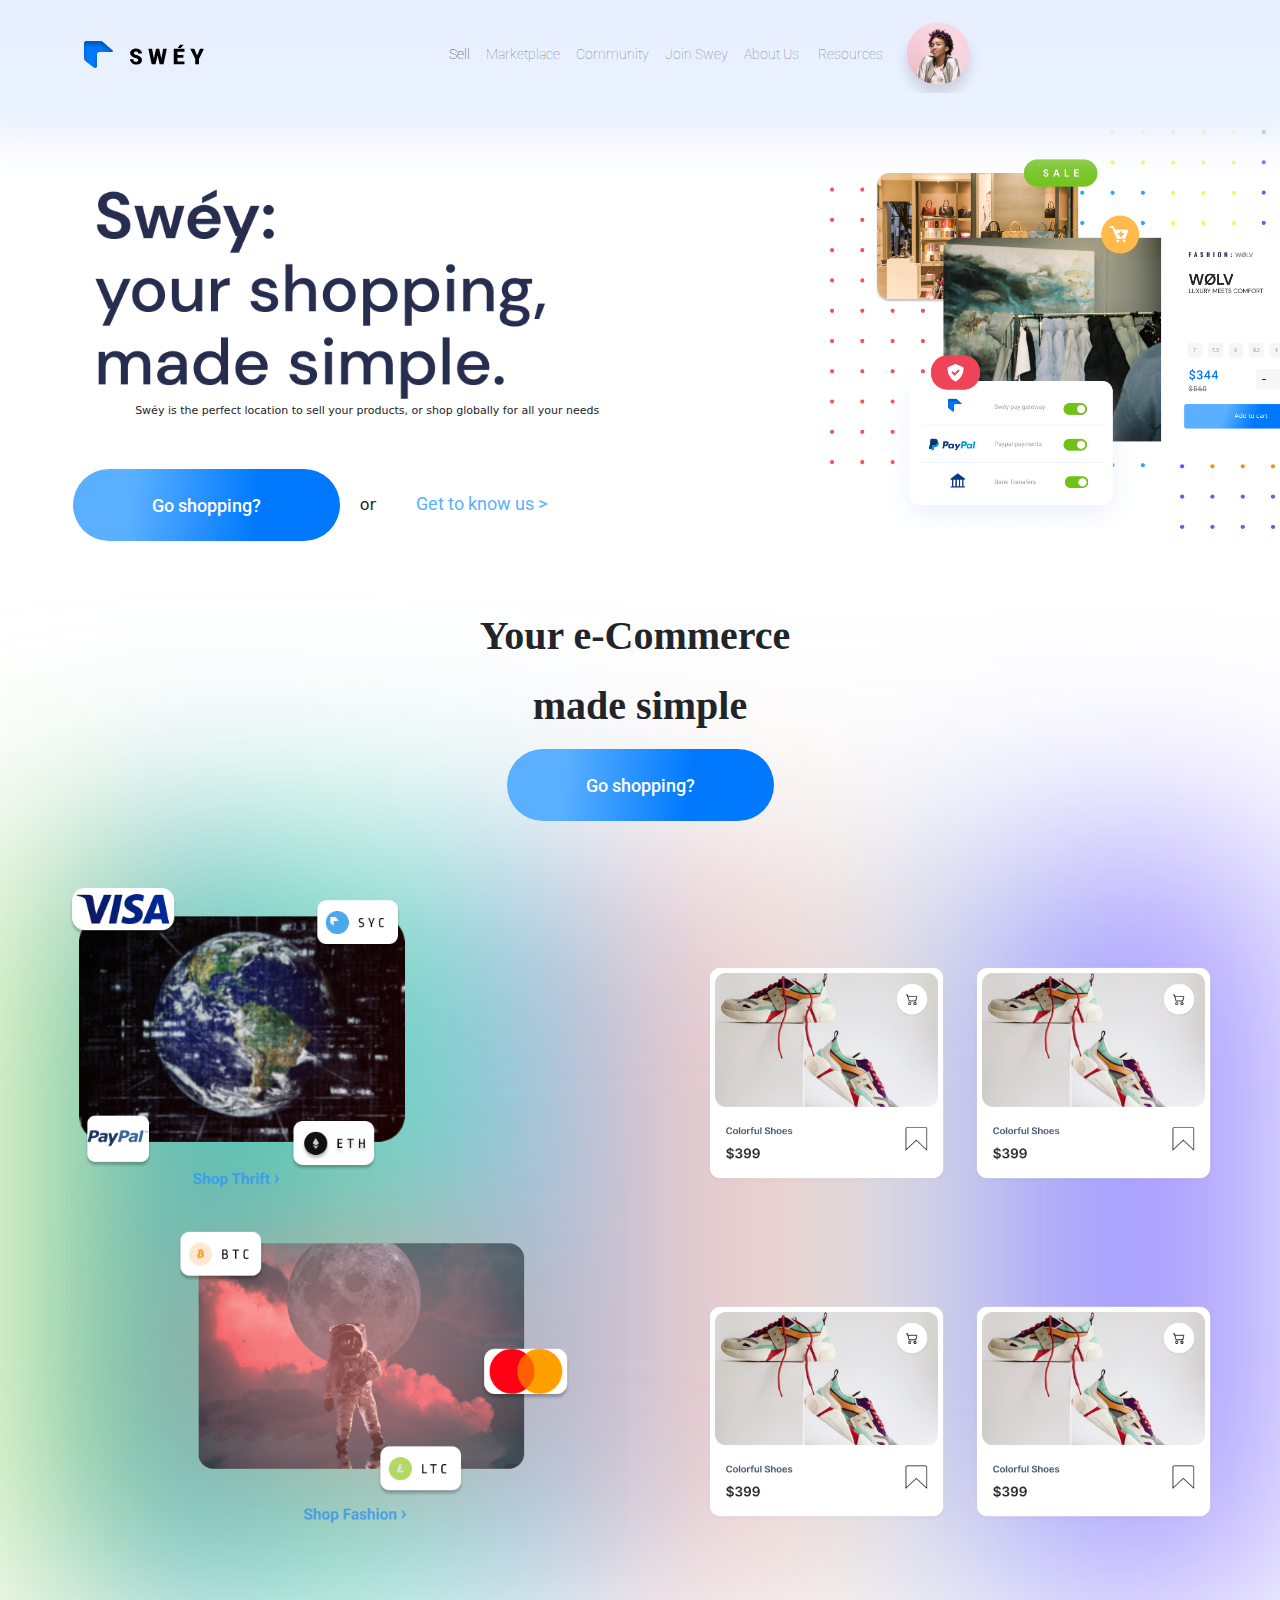
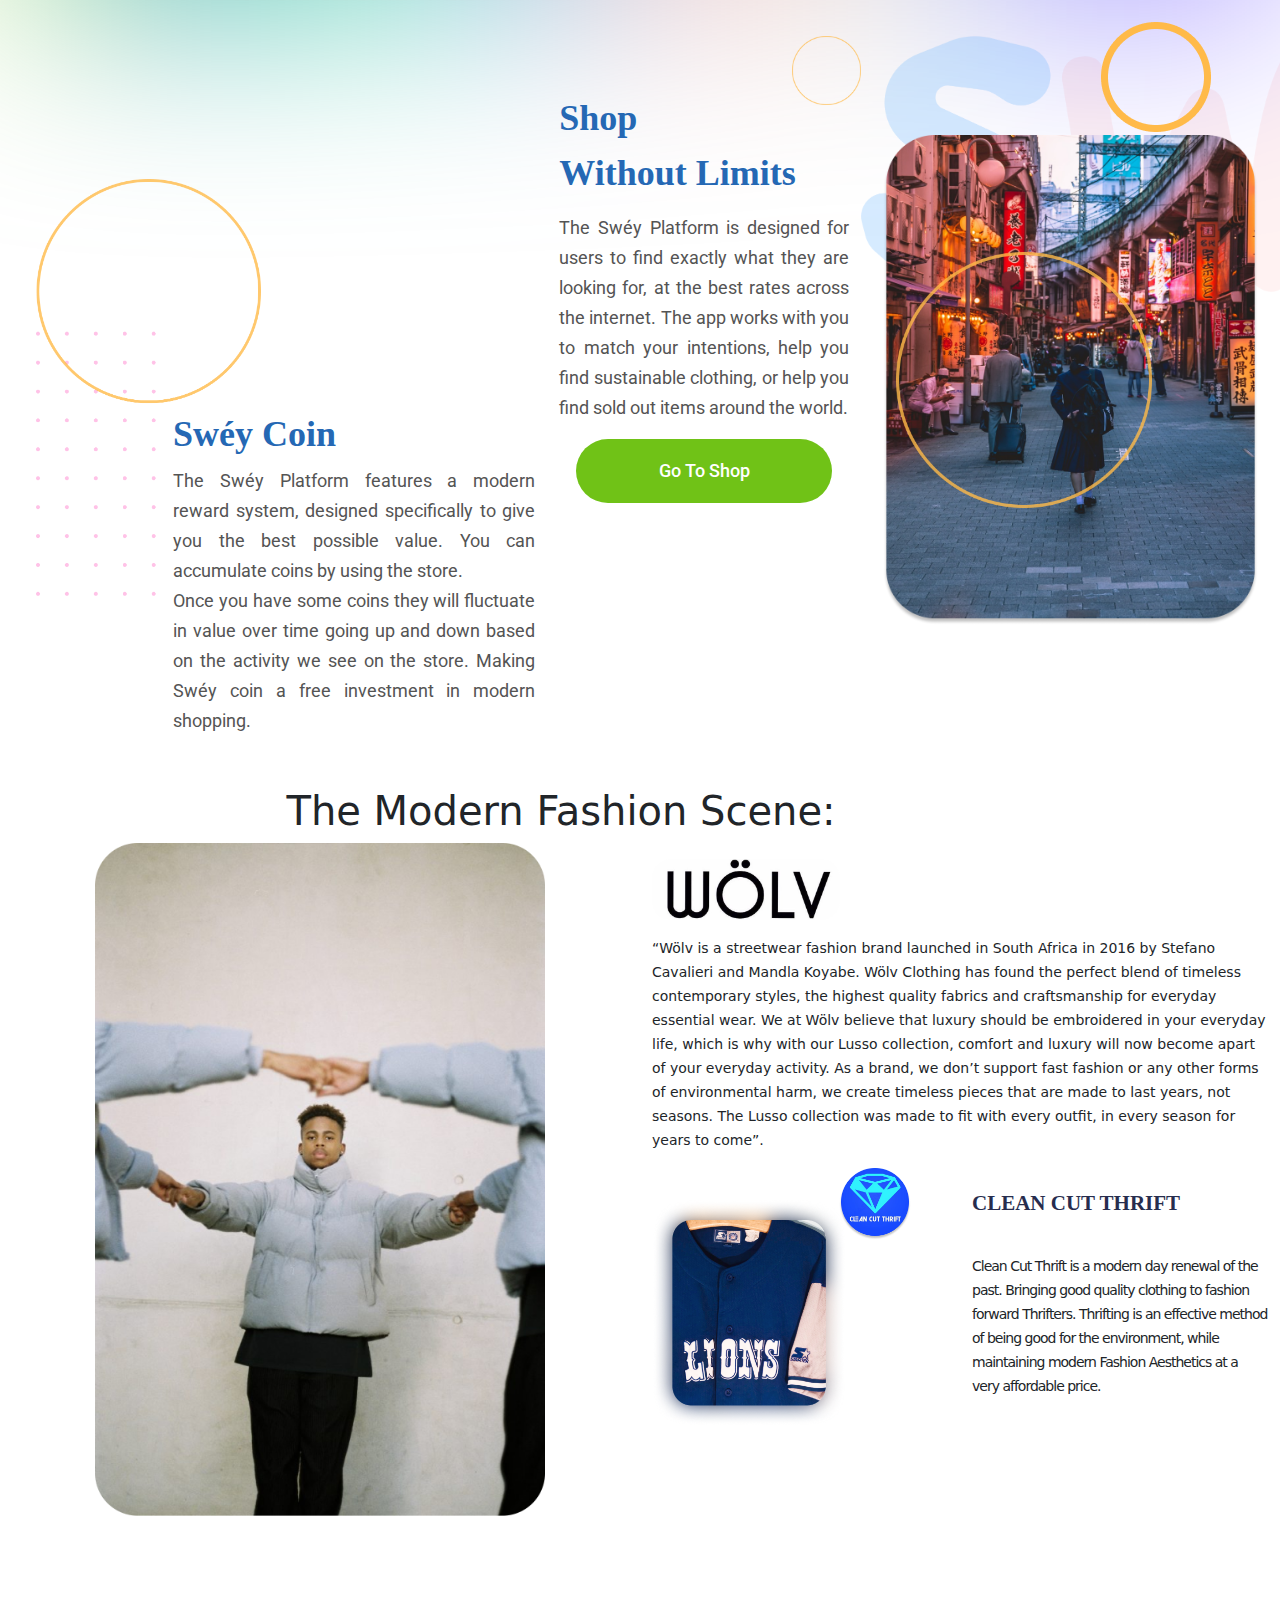
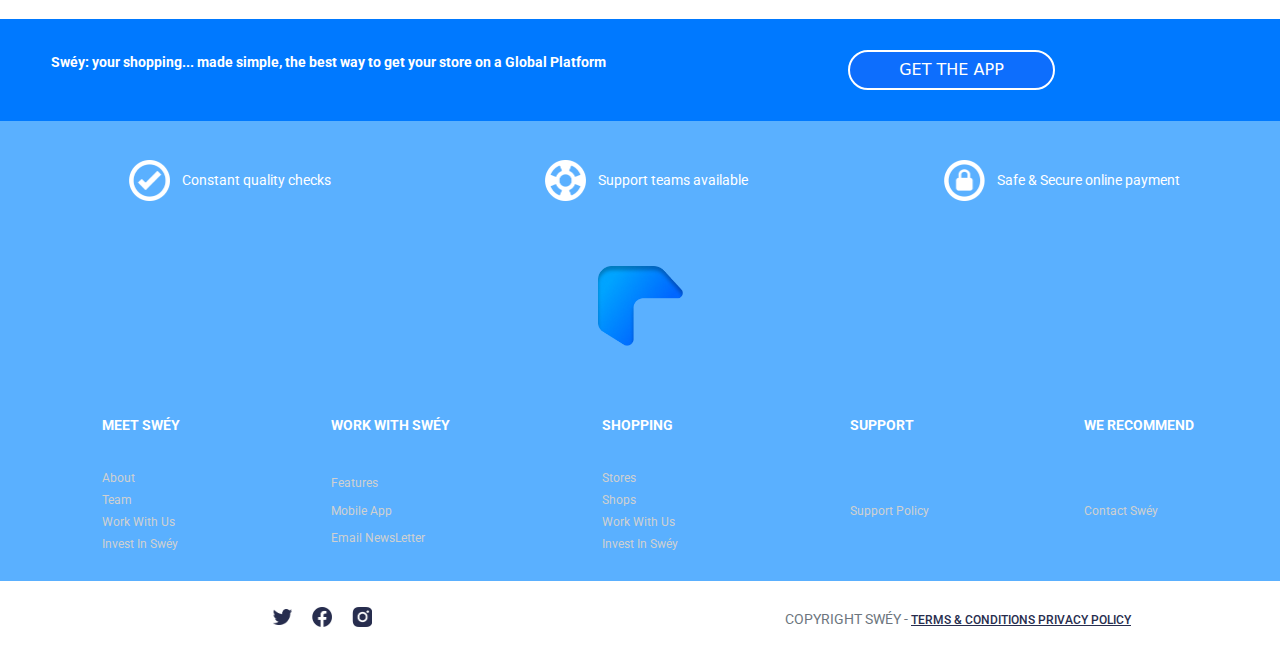
==== index.html @ f03117d5 "Initial commit" ====
<!DOCTYPE html>
<html lang="en">

<head>
    <meta charset="utf-8">
    <meta name="viewport" content="width=device-width, initial-scale=1.0, shrink-to-fit=no">
    <title>sw</title>
    <link rel="stylesheet" href="assets/bootstrap/css/bootstrap.min.css">
    <link rel="stylesheet" href="https://fonts.googleapis.com/css?family=Roboto&amp;display=swap">
    <link rel="stylesheet" href="assets/css/Footer-Multi-Column-icons.css">
    <link rel="stylesheet" href="assets/css/Icone-SVG.css">
    <link rel="stylesheet" href="assets/css/Material-Footer.css">
    <link rel="stylesheet" href="assets/css/Search-Input-responsive.css">
    <link rel="stylesheet" href="assets/css/styles.css">
</head>

<body style="/*position: relative;*/">
    <nav class="navbar navbar-light navbar-expand-md py-3" style="background: linear-gradient(180deg, #E7EFFF 0%, rgba(233, 240, 255, 0) 682.64%);box-shadow: 0 0 48px 33px #e9f1ff;">
        <div class="container"><a class="navbar-brand d-flex align-items-center" href="#"><span class="bs-icon-sm bs-icon-rounded d-flex justify-content-center align-items-center me-2 bs-icon"><img src="assets/img/clipboard-image-33.png" width="29" height="27.5"></span><span><svg xmlns="http://www.w3.org/2000/svg" viewBox="0 0 73 20" width="90" height="90" fill="none" style="font-size: 28px;border-radius: 50px;/*width: 40px;*/height: 40px;color: rgb(255,229,0);padding: 7px;">
                        <!--! Font Awesome Free 6.1.1 by @fontawesome - https://fontawesome.com License - https://fontawesome.com/license/free (Icons: CC BY 4.0, Fonts: SIL OFL 1.1, Code: MIT License) Copyright 2022 Fonticons, Inc. -->
                        <path d="M8.82861 15.0317C8.82861 14.7993 8.79443 14.5908 8.72607 14.4062C8.65771 14.2148 8.53125 14.0371 8.34668 13.873C8.16211 13.709 7.89551 13.5449 7.54688 13.3809C7.20508 13.21 6.75391 13.0322 6.19336 12.8477C5.53711 12.6289 4.90479 12.3828 4.29639 12.1094C3.68799 11.8291 3.14453 11.5044 2.66602 11.1353C2.1875 10.7593 1.80811 10.3218 1.52783 9.82275C1.24756 9.31689 1.10742 8.729 1.10742 8.05908C1.10742 7.4165 1.25098 6.83887 1.53809 6.32617C1.8252 5.80664 2.2251 5.36572 2.73779 5.00342C3.25732 4.63428 3.86572 4.354 4.56299 4.1626C5.26025 3.96436 6.02246 3.86523 6.84961 3.86523C7.94336 3.86523 8.90723 4.05664 9.74121 4.43945C10.582 4.81543 11.2383 5.35205 11.71 6.04932C12.1885 6.73975 12.4277 7.55664 12.4277 8.5H8.84912C8.84912 8.12402 8.77051 7.79248 8.61328 7.50537C8.46289 7.21826 8.23389 6.99268 7.92627 6.82861C7.61865 6.66455 7.23242 6.58252 6.76758 6.58252C6.31641 6.58252 5.93701 6.65088 5.62939 6.7876C5.32178 6.92432 5.08936 7.10889 4.93213 7.34131C4.7749 7.56689 4.69629 7.81641 4.69629 8.08984C4.69629 8.31543 4.75781 8.52051 4.88086 8.70508C5.01074 8.88281 5.19189 9.05029 5.42432 9.20752C5.66357 9.36475 5.95068 9.51514 6.28564 9.65869C6.62744 9.80225 7.01025 9.94238 7.43408 10.0791C8.22705 10.332 8.93115 10.6157 9.54639 10.9302C10.1685 11.2378 10.6914 11.5898 11.1152 11.9863C11.5459 12.376 11.8706 12.8203 12.0894 13.3193C12.3149 13.8184 12.4277 14.3823 12.4277 15.0112C12.4277 15.6812 12.2979 16.2759 12.0381 16.7954C11.7783 17.3149 11.4058 17.7559 10.9204 18.1182C10.4351 18.4736 9.854 18.7437 9.17725 18.9282C8.50049 19.1128 7.74512 19.2051 6.91113 19.2051C6.14551 19.2051 5.39014 19.1094 4.64502 18.918C3.90674 18.7197 3.23682 18.4189 2.63525 18.0156C2.03369 17.6055 1.55176 17.0825 1.18945 16.4468C0.833984 15.8042 0.65625 15.042 0.65625 14.1602H4.26562C4.26562 14.5977 4.32373 14.9668 4.43994 15.2676C4.55615 15.5684 4.72705 15.811 4.95264 15.9956C5.17822 16.1733 5.45508 16.3032 5.7832 16.3853C6.11133 16.4604 6.4873 16.498 6.91113 16.498C7.36914 16.498 7.73828 16.4331 8.01855 16.3032C8.29883 16.1665 8.50391 15.9888 8.63379 15.77C8.76367 15.5444 8.82861 15.2983 8.82861 15.0317ZM22.9585 17.6465L25.9321 4.07031H27.7061L28.6699 5.229L25.5015 19H23.543L22.9585 17.6465ZM22.1689 4.07031L24.6812 17.749L24.0352 19H21.769L18.6006 4.07031H22.1689ZM30.3003 17.6772L32.792 4.07031H36.3501L33.1816 19H30.9258L30.3003 17.6772ZM28.9878 4.07031L32.0332 17.7285L31.418 19H29.4595L26.2192 5.2085L27.2241 4.07031H28.9878ZM53.269 16.2314V19H45.312V16.2314H53.269ZM46.5938 4.07031V19H42.9946V4.07031H46.5938ZM52.2437 9.99707V12.6733H45.312V9.99707H52.2437ZM53.2998 4.07031V6.84912H45.312V4.07031H53.2998ZM46.8809 3.29102L48.9111 0.0712891H52.5615L49.7007 3.29102H46.8809ZM62.6821 4.07031L65.4302 10.5508L68.1885 4.07031H72.0645L67.2656 13.6372V19H63.605V13.6372L58.7959 4.07031H62.6821Z" fill="black"></path>
                    </svg></span></a><button data-bs-toggle="collapse" class="navbar-toggler" data-bs-target="#navcol-3"><span class="visually-hidden">Toggle navigation</span><span class="navbar-toggler-icon"></span></button>
            <div class="collapse navbar-collapse" id="navcol-3" style="font-style: normal;font-weight: 100;line-height: 21px;font-size: 14px;font-family: Roboto, sans-serif;text-align: center;">
                <ul class="navbar-nav d-xl-flex mx-auto align-items-xl-center">
                    <li class="nav-item"><a class="nav-link active" href="#">Sell</a></li>
                    <li class="nav-item"><a class="nav-link" href="#">Marketplace</a></li>
                    <li class="nav-item"><a class="nav-link" href="#">Community</a></li>
                    <li class="nav-item"><a class="nav-link" href="#">Join Swey</a></li>
                    <li class="nav-item"><a class="nav-link" href="#">About Us&nbsp;</a></li>
                    <li class="nav-item"><a class="nav-link" href="#">Resources</a></li>
                    <li class="nav-item"></li>
                    <li class="nav-item"><img class="imageres" src="assets/img/clipboard-image-24.png" style="width: 94px;"></li>
                </ul>
            </div>
        </div>
    </nav>
    <div class="container-fluid">
        <div class="row">
            <div class="col-md-6">
                <div class="row">
                    <div class="col text-center" style="padding-top: 80px;">
                        <div class="text-center col-12"><img class="imageres" src="assets/img/clipboard-image.png" width="350"></div>
                        <p class="text-center" style="font-size: 11px;text-align: left;">&nbsp; &nbsp; &nbsp; &nbsp; &nbsp; &nbsp; &nbsp; &nbsp; &nbsp; &nbsp; &nbsp; &nbsp; &nbsp; &nbsp;Swéy is the perfect location to sell your products, or shop globally for all your needs </p>
                    </div>
                </div>
                <div class="row">
                    <div class="col text-center" style="padding-top: 30px;padding-bottom: 30px;">
                        <div class="text-center col-12"><button class="btn btn-primary" type="button" style="background: linear-gradient(96.26deg, #5AB0FF 21.99%, #0079FF 68.41%);border-width: 0px;border-radius: 60px;width: 267px;font-family: 'Roboto';font-style: normal;font-weight: 500;font-size: 18px;line-height: 21px;height: 72px;">Go shopping?</button><span style="margin-right: 20px;margin-left: 20px;">or</span><span style="margin-right: 20px;margin-left: 20px;font-family: 'Roboto';font-style: normal;font-weight: 400;font-size: 18px;line-height: 25px;color: rgb(90,176,255);">Get to know us &gt;</span></div>
                    </div>
                </div>
            </div>
            <div class="col-md-6 text-end" style="/*position: relative;*//*background: linear-gradient(90deg, rgb(230,243,225) 21%, rgb(223,244,224) 49%, #f2e6df 66%);*/padding: 0px;/*background-color: #4158D0;*//*background-image: -webkit-linear-gradient(315deg, #4158D0 0%, #C850C0 57%, #FFCC70 91%);*//*background-image: -moz-linear-gradient(315deg, #4158D0 0%, #C850C0 57%, #FFCC70 91%);*//*background-image: -o-linear-gradient(315deg, #4158D0 0%, #C850C0 57%, #FFCC70 91%);*//*background-image: linear-gradient(315deg, #4158D0 0%, #C850C0 57%, #FFCC70 91%);*/"><img class="imageres" src="assets/img/clipboard-image-34.png"></div>
        </div>
    </div>
    <div class="container-fluid" style="/*background: linear-gradient(90deg, #a49dfe 0%, rgb(194,211,239) 36%, rgb(230,243,225) 55%, rgb(223,244,224) 71%, #f2e6df 90%);*/text-align: center;padding: 30px;/*background: url(&quot;assets/img/clipboard-image-2.png&quot;);*//*background-size: auto;*//*background: linear-gradient(90deg, rgba(204, 255, 0, 0.63) 3.9%, rgba(0, 117, 225, 0.897067) 12.17%, rgba(80, 241, 106, 0.727264) 25.81%, rgba(0, 133, 255, 0.567282) 38.66%, rgba(218, 112, 112, 0.433478) 49.41%, rgba(218, 86, 86, 0.297312) 60.35%, rgba(64, 218, 61, 0.160554) 71.34%, rgba(0, 38, 239, 0.291393) 77.38%, rgba(36, 0, 255, 0.44) 84.24%);*//*filter: blur(109px);*//*background-color: #4158D0;*//*background-image: -webkit-linear-gradient(315deg, #4158D0 0%, #C850C0 57%, #FFCC70 91%);*//*background-image: -moz-linear-gradient(315deg, #4158D0 0%, #C850C0 57%, #FFCC70 91%);*//*background-image: -o-linear-gradient(315deg, #4158D0 0%, #C850C0 57%, #FFCC70 91%);*//*background-image: linear-gradient(315deg, #4158D0 0%, #C850C0 57%, #FFCC70 91%);*//*position: relative;*/position: relative;/*box-shadow: 0 0 48px 33px #e9f1ff;*/">
        <h1 style="text-align: center;font-family: 'DM Sans';font-style: normal;font-weight: 700;font-size: 40px;line-height: 70px;">Your e-Commerce&nbsp;<br>made simple</h1><button class="btn btn-primary" type="button" style="background: linear-gradient(96.26deg, #5AB0FF 21.99%, #0079FF 68.41%);border-width: 0px;border-radius: 60px;width: 267px;font-family: 'Roboto';font-style: normal;font-weight: 500;font-size: 18px;line-height: 21px;height: 72px;">Go shopping?</button>
    </div>
    <div class="container-fluid" style="/*background: linear-gradient(315deg, #4158D0 0%, #C850C0 57%, #FFCC70 91%), #4158D0;*//*backdrop-filter: blur(588px);*/position: relative;">
        <div class="row" style="filter: blur(0px);-webkit-filter: blur(0)!important;">
            <div class="col-md-6" style="/*background: url(&quot;assets/img/clipboard-image-27.png&quot;);*//*background-repeat: no-repeat;*//*background-size: 400px 699px;*/"><img class="imageres" src="assets/img/clipboard-image-31.png" style="max-width: 671px;"></div>
            <div class="col-md-6" style="padding: 30px;/*background: url(&quot;assets/img/Union.png&quot;) no-repeat;*//*background-repeat: no-repeat;*//*background-size: 200px 900px;*//*background-size: 657px 712px;*/">
                <div class="row" style="padding: 35px;margin-top: 49px;">
                    <div class="col col-6"><img class="imageres" src="assets/img/clipboard-image-4.png"></div>
                    <div class="col col-6"><img class="imageres" src="assets/img/clipboard-image-4.png"></div>
                </div>
                <div class="row" style="padding: 35px;margin-top: 49px;">
                    <div class="col col-6"><img class="imageres" src="assets/img/clipboard-image-4.png"></div>
                    <div class="col col-6"><img class="imageres" src="assets/img/clipboard-image-4.png"></div>
                </div>
            </div>
        </div>
        <div style="top: 0;right: 0;left: 0;bottom: 0;position: absolute;background: linear-gradient(90deg, rgba(204, 255, 0, 0.63) 3.9%, rgba(0, 117, 225, 0.897067) 12.17%, rgba(80, 241, 106, 0.727264) 25.81%, rgba(0, 133, 255, 0.567282) 38.66%, rgba(218, 112, 112, 0.433478) 49.41%, rgba(218, 86, 86, 0.297312) 60.35%, rgba(64, 218, 61, 0.160554) 71.34%, rgba(0, 38, 239, 0.291393) 77.38%, rgba(36, 0, 255, 0.44) 84.24%);filter: blur(109px);pointer-events: none;z-index: -100;"></div>
    </div>
    <div class="container-fluid" style="/*background: linear-gradient(90deg, #a49dfe 0%, rgb(194,211,239) 36%, rgb(230,243,225) 55%, rgb(223,244,224) 71%, #f2e6df 90%);*//*background-color: #4158D0;*//*background-image: -webkit-linear-gradient(315deg, #4158D0 0%, #C850C0 57%, #FFCC70 91%);*//*background-image: -moz-linear-gradient(315deg, #4158D0 0%, #C850C0 57%, #FFCC70 91%);*//*background-image: -o-linear-gradient(315deg, #4158D0 0%, #C850C0 57%, #FFCC70 91%);*//*background-image: linear-gradient(315deg, #4158D0 0%, #C850C0 57%, #FFCC70 91%);*/position: relative;">
        <div class="row" style="padding-bottom: 35px;padding-top: 35px;padding-left: 24px;">
            <div class="col col-5" style="position: relative;">
                <h1 style="font-family: 'DM Sans';font-style: normal;font-weight: 700;font-size: 36px;line-height: 47px;color: #2568B4;padding-top: 375px;margin-left: 137px;text-align: left;">Swéy Coin</h1>
                <p style="font-family: 'Roboto';font-style: normal;font-weight: 400;font-size: 18px;text-align: justify;color: #545454;line-height: 30px;margin-left: 137px;">The Swéy Platform features a modern reward system, designed specifically to give you the best possible value. You can accumulate coins by using the store. <br>Once you have some coins they will fluctuate in value over time going up and down based on the activity we see on the store. Making Swéy coin a free investment in modern shopping.</p><img src="assets/img/clipboard-image-29.png" style="/*padding: 10px;*//*padding-top: 66px;*/position: absolute;width: 225px;z-index: -100;/*right: 0;*/top: 143px;">
            </div>
            <div class="col col-3" style="padding-bottom: 56px;background: url(&quot;assets/img/clipboard-image-17.png&quot;) top right / 69px no-repeat;">
                <h1 style="font-family: 'DM Sans';font-style: normal;font-weight: 700;font-size: 36px;line-height: 47px;color: #2568B4;padding-top: 59px;">Shop</h1>
                <p style="font-family: 'DM Sans';font-style: normal;font-weight: 700;font-size: 36px;line-height: 47px;color: #2568B4;"><strong>Without Limits</strong><br></p>
                <p style="font-family: 'Roboto';font-style: normal;font-weight: 400;font-size: 18px;text-align: justify;color: #545454;line-height: 30px;">The Swéy Platform is designed for users to find exactly what they are looking for, at the best rates across the internet. The app works with you to match your intentions, help you find sustainable clothing, or help you find sold out items around the world.</p>
                <div class="text-center col-12"><button class="btn btn-primary" type="button" style="height: 64px;width: 256px;/*left: 152px;*/top: 351px;border-radius: 60px;font-family: Roboto;font-size: 18px;font-weight: 500;line-height: 21px;letter-spacing: 0em;text-align: center;background: background: #70C217;background: #70C217;border: none;">Go To Shop</button></div>
            </div>
            <div class="col col-4" style="background: url(&quot;assets/img/clipboard-image-30.png&quot;) no-repeat;background-size: contain;position: relative;"><img class="imageres" src="assets/img/clipboard-image-15.png" style="padding: 10px;padding-top: 99px;"><img src="assets/img/clipboard-image-17.png" style="/*padding: 10px;*//*padding-top: 66px;*/position: absolute;width: 256px;/*z-index: -100;*/right: 90px;top: 216px;left: 35px;"><img src="assets/img/clipboard-image-32.png" style="/*padding: 10px;*//*padding-top: 66px;*/position: absolute;width: 110px;/*z-index: -100;*/right: 90px;top: -14px;left: 240px;"></div>
        </div>
    </div>
    <div class="container-fluid" style="/*background: linear-gradient(90deg, #a49dfe 0%, rgb(194,211,239) 36%, rgb(230,243,225) 55%, rgb(223,244,224) 71%, #f2e6df 90%);*//*background-color: #4158D0;*//*background-image: -webkit-linear-gradient(315deg, #4158D0 0%, #C850C0 57%, #FFCC70 91%);*//*background-image: -moz-linear-gradient(315deg, #4158D0 0%, #C850C0 57%, #FFCC70 91%);*//*background-image: -o-linear-gradient(315deg, #4158D0 0%, #C850C0 57%, #FFCC70 91%);*//*background-image: linear-gradient(315deg, #4158D0 0%, #C850C0 57%, #FFCC70 91%);*/padding-bottom: 77px;">
        <div class="row">
            <div class="col">
                <h1 class="text-center" style="margin-right: 158px;">The Modern Fashion Scene:</h1>
            </div>
        </div>
        <div class="row">
            <div class="col-md-6" style="text-align: center;"><img class="imageres" src="assets/img/clipboard-image-19.png"></div>
            <div class="col-md-6">
                <div class="col-12"><img class="imageres" src="assets/img/clipboard-image-20.png" style="width: 200px;padding-top: 16px;padding-right: 12px;padding-bottom: 16px;">
                    <p>“Wölv is a streetwear fashion brand launched in South Africa in 2016 by Stefano Cavalieri and Mandla Koyabe. Wölv Clothing has found the perfect blend of timeless contemporary styles, the highest quality fabrics and craftsmanship for everyday essential wear. We at Wölv believe that luxury should be embroidered in your everyday life, which is why with our Lusso collection, comfort and luxury will now become apart of your everyday activity. As a brand, we don’t support fast fashion or any other forms of environmental harm, we create timeless pieces that are made to last years, not seasons. The Lusso collection was made to fit with every outfit, in every season for years to come”.</p>
                </div>
                <div class="row">
                    <div class="col-6"><img class="imageres" src="assets/img/clipboard-image-25.png" style="max-width: 259px;/*margin-top: 71px;*/margin-bottom: 116px;"></div>
                    <div class="col-6">
                        <p style="font-family: 'DM Mono';font-style: normal;font-weight: 557;font-size: 21px;/*text-align: center;*/color: #272D4E;line-height: 70px;">CLEAN CUT THRIFT</p>
                        <p style="/*font-size: 11px;*/letter-spacing: -1px;">Clean Cut Thrift is a modern day renewal of the past. Bringing good quality clothing to fashion forward Thrifters. Thrifting is an effective method of being good for the environment, while maintaining modern Fashion Aesthetics at a very affordable price.</p>
                    </div>
                </div>
            </div>
        </div>
    </div>
    <div class="container-fluid" style="background: #0079FF;">
        <div class="row text-center" style="color: #0079FF;padding: 17px;">
            <div class="col-md-6 text-center">
                <p style="font-family: 'Roboto';font-style: normal;font-weight: 700;font-size: 14px;line-height: 52px;color: var(--bs-white);">Swéy:&nbsp;your shopping... made simple, the best way to get your store on a Global Platform</p>
            </div>
            <div class="col-md-6 text-center align-self-center"><button class="btn btn-primary text-center" type="button" style="box-sizing: border-box;/*position: absolute;*/width: 207px;/*height: 72px;*//*left: 1392px;*//*top: 4347px;*/border: 2px solid #FFFFFF;border-radius: 60px;">GET THE APP</button></div>
        </div>
    </div>
    <footer>
        <div class="container-fluid" style="background: var(--gray-dark);/*margin-top: 50px;*/padding: 0px;">
            <div style="background: #5AB0FF;padding: 16px;">
                <div class="row" style="margin: 0px;padding: 0px;">
                    <div class="col d-lg-flex justify-content-lg-center text_lg_center" style="padding: 10.5px;">
                        <div style="width: 260px;"><img src="assets/img/clipboard-image-6.png" style="width: 41px;height: 41px;margin: 12px;"><small style="color: #FFFFFF;font-family: 'Roboto';font-style: normal;font-weight: 400;font-size: 14px;line-height: 52px;">Constant quality checks</small></div>
                    </div>
                    <div class="col d-lg-flex justify-content-lg-center text_lg_center" style="padding: 10.5px;">
                        <div style="width: 260px;"><img src="assets/img/clipboard-image-8.png" style="width: 41px;height: 41px;margin: 12px;"><small style="color: #FFFFFF;font-family: 'Roboto';font-style: normal;font-weight: 400;font-size: 14px;line-height: 52px;">Support teams available</small></div>
                    </div>
                    <div class="col d-lg-flex justify-content-lg-center text_lg_center" style="padding: 10.5px;">
                        <div style="width: 260px;"><img src="assets/img/clipboard-image-7.png" style="width: 41px;height: 41px;margin: 12px;"><small style="color: #FFFFFF;font-family: 'Roboto';font-style: normal;font-weight: 400;font-size: 14px;line-height: 52px;">Safe &amp; Secure online payment</small></div>
                    </div>
                </div>
            </div>
            <div style="background: #5AB0FF;padding: 16px;">
                <div class="row" style="margin: 0px;padding: 0px;">
                    <div class="col text-center" style="padding: 10.5px;"><img src="assets/img/clipboard-image-5.png" style="width: 85px;height: 80px;"></div>
                </div>
            </div>
            <div style="background: #5AB0FF;padding: 16px;">
                <div class="row" style="margin: 0px;padding: 0px;text-align: center;">
                    <div class="col text-start d-grid justify-content-center" style="padding: 10.5px;">
                        <p style="font-family: 'Roboto';font-style: normal;font-weight: 700;font-size: 14px;line-height: 52px;text-transform: uppercase;color: #FFFFFF;/*position: absolute;*//*width: 78px;*//*height: 53px;*//*left: 437px;*//*top: 4867px;*/">MEET SWÉy</p><small style="color: #d0d0d0;font-family: 'Roboto';font-style: normal;font-weight: 400;font-size: 12px;line-height: 22px;">About</small><small style="color: #d0d0d0;font-family: 'Roboto';font-style: normal;font-weight: 400;font-size: 12px;line-height: 22px;">Team</small><small style="color: #d0d0d0;font-family: 'Roboto';font-style: normal;font-weight: 400;font-size: 12px;line-height: 22px;">Work With Us</small><small style="color: #d0d0d0;font-family: 'Roboto';font-style: normal;font-weight: 400;font-size: 12px;line-height: 22px;">Invest In&nbsp;Swéy</small>
                    </div>
                    <div class="col text-start d-grid justify-content-center" style="padding: 10.5px;">
                        <p style="font-family: 'Roboto';font-style: normal;font-weight: 700;font-size: 14px;line-height: 52px;text-transform: uppercase;color: #FFFFFF;/*position: absolute;*//*width: 78px;*//*height: 53px;*//*left: 437px;*//*top: 4867px;*/">Work with Swéy</p><small style="color: #d0d0d0;font-family: 'Roboto';font-style: normal;font-weight: 400;font-size: 12px;line-height: 22px;">Features</small><small style="color: #d0d0d0;font-family: 'Roboto';font-style: normal;font-weight: 400;font-size: 12px;line-height: 22px;">Mobile App</small><small style="color: #d0d0d0;font-family: 'Roboto';font-style: normal;font-weight: 400;font-size: 12px;line-height: 22px;">Email NewsLetter</small>
                    </div>
                    <div class="col text-start d-grid justify-content-center" style="padding: 10.5px;">
                        <p style="font-family: 'Roboto';font-style: normal;font-weight: 700;font-size: 14px;line-height: 52px;text-transform: uppercase;color: #FFFFFF;/*position: absolute;*//*width: 78px;*//*height: 53px;*//*left: 437px;*//*top: 4867px;*/">Shopping</p><small style="color: #d0d0d0;font-family: 'Roboto';font-style: normal;font-weight: 400;font-size: 12px;line-height: 22px;">Stores</small><small style="color: #d0d0d0;font-family: 'Roboto';font-style: normal;font-weight: 400;font-size: 12px;line-height: 22px;">Shops</small><small style="color: #d0d0d0;font-family: 'Roboto';font-style: normal;font-weight: 400;font-size: 12px;line-height: 22px;">Work With Us</small><small style="color: #d0d0d0;font-family: 'Roboto';font-style: normal;font-weight: 400;font-size: 12px;line-height: 22px;">Invest In&nbsp;Swéy</small>
                    </div>
                    <div class="col text-start d-grid justify-content-center" style="padding: 10.5px;">
                        <p style="font-family: 'Roboto';font-style: normal;font-weight: 700;font-size: 14px;line-height: 52px;text-transform: uppercase;color: #FFFFFF;/*position: absolute;*//*width: 78px;*//*height: 53px;*//*left: 437px;*//*top: 4867px;*/">Support</p><small style="color: #d0d0d0;font-family: 'Roboto';font-style: normal;font-weight: 400;font-size: 12px;line-height: 22px;">Support Policy</small>
                    </div>
                    <div class="col text-start d-grid justify-content-center" style="padding: 10.5px;">
                        <p style="font-family: 'Roboto';font-style: normal;font-weight: 700;font-size: 14px;line-height: 52px;text-transform: uppercase;color: #FFFFFF;/*position: absolute;*//*width: 78px;*//*height: 53px;*//*left: 437px;*//*top: 4867px;*/">We recommend</p><small style="color: #d0d0d0;font-family: 'Roboto';font-style: normal;font-weight: 400;font-size: 12px;line-height: 22px;">Contact Swéy</small>
                    </div>
                </div>
            </div>
            <div style="background: var(--bs-white);padding: 16px;">
                <div class="row">
                    <div class="col col-6" style="text-align: center;"><img src="assets/img/clipboard-image-9.png" style="padding: 10px;width: 40px;"><img src="assets/img/clipboard-image-10.png" style="padding: 10px;width: 40px;"><img src="assets/img/clipboard-image-11.png" style="padding: 10px;width: 40px;"></div>
                    <div class="col d-lg-flex align-items-lg-center col-6" style="font-family: 'Roboto';font-style: normal;font-weight: 400;font-size: 12px;color: #272D4E;line-height: 22px;">
                        <div class="text-center col-12" style="padding-top: 10px;">
                            <p class="d-inline-block" style="/*margin-bottom: 8px;*//*margin-top: 8px;*/color: var(--bs-secondary);">COPYRIGHT SWÉY -&nbsp;<br></p><a class="d-inline-block" href="#" style="color: #272D4E;">TERMS &amp; CONDITIONS PRIVACY POLICY</a>
                        </div>
                    </div>
                </div>
            </div>
        </div>
    </footer>
    <script src="assets/bootstrap/js/bootstrap.min.js"></script>
</body>

</html>
---- assets/css/Footer-Multi-Column-icons.css ----
.bs-icon {
  --bs-icon-size: .75rem;
  display: flex;
  flex-shrink: 0;
  justify-content: center;
  align-items: center;
  font-size: var(--bs-icon-size);
  width: calc(var(--bs-icon-size) * 2);
  height: calc(var(--bs-icon-size) * 2);
  color: var(--bs-primary);
}

.bs-icon-xs {
  --bs-icon-size: 1rem;
  width: calc(var(--bs-icon-size) * 1.5);
  height: calc(var(--bs-icon-size) * 1.5);
}

.bs-icon-sm {
  --bs-icon-size: 1rem;
}

.bs-icon-md {
  --bs-icon-size: 1.5rem;
}

.bs-icon-lg {
  --bs-icon-size: 2rem;
}

.bs-icon-xl {
  --bs-icon-size: 2.5rem;
}

.bs-icon.bs-icon-primary {
  color: var(--bs-white);
  background: var(--bs-primary);
}

.bs-icon.bs-icon-primary-light {
  color: var(--bs-primary);
  background: rgba(var(--bs-primary-rgb), .2);
}

.bs-icon.bs-icon-semi-white {
  color: var(--bs-primary);
  background: rgba(255, 255, 255, .5);
}

.bs-icon.bs-icon-rounded {
  border-radius: .5rem;
}

.bs-icon.bs-icon-circle {
  border-radius: 50%;
}
---- assets/css/Icone-SVG.css ----
img, svg {
  vertical-align: middle;
}
---- assets/css/Material-Footer.css ----
a, .mdl-accordion, .mdl-button, .mdl-card, .mdl-checkbox, .mdl-dropdown-menu, .mdl-icon-toggle, .mdl-item, .mdl-radio, .mdl-slider, .mdl-switch, .mdl-tabs__tab {
  -webkit-tap-highlight-color: transparent;
  -webkit-tap-highlight-color: rgba(255,255,255,0);
}

h1, h2, h3, h4, h5, h6, p {
  padding: 0;
}

h6, p {
  font-weight: 400;
  line-height: 24px;
}

p {
  font-size: 14px;
  letter-spacing: 0;
  margin: 0 0 16px;
}

a {
  color: rgb(255,171,64);
  font-weight: 500;
}
---- assets/css/Search-Input-responsive.css ----
.custom-search-input {
  border: none;
  border-bottom: 2px solid #757575;
  background: transparent;
  outline: none;
  padding-bottom: 5px;
  min-width: 250px;
  text-indent: 40px;
}

.search-area {
  display: inline-block;
}

.search-icon {
  font-size: 18px;
  margin-right: -20px;
  margin-top: 3px;
}
---- assets/css/styles.css ----
/* Extra small devices (phones, 600px and down) */

/* Small devices (portrait tablets and large phones, 600px and up) */

/* Medium devices (landscape tablets, 768px and up) */

@media only screen and (min-width: 768px) {
  .search-area {
    display: none;
  }
}

/* Large devices (laptops/desktops, 992px and up) */

@media only screen and (min-width: 992px) {
  .search-area {
    display: block;
  }
}

@media only screen and (min-width: 992px) {
  .text_lg_center {
    text-align: center;
  }
}

/* Extra large devices (large laptops and desktops, 1200px and up) */

.imageres {
  width: 100%;
  max-width: 450px;
  height: auto;
}

@media only screen and (min-width : 150px) and (max-width : 780px) {
  .custom-search-input {
    width: 95%;
    margin: 0 auto;
  }
}
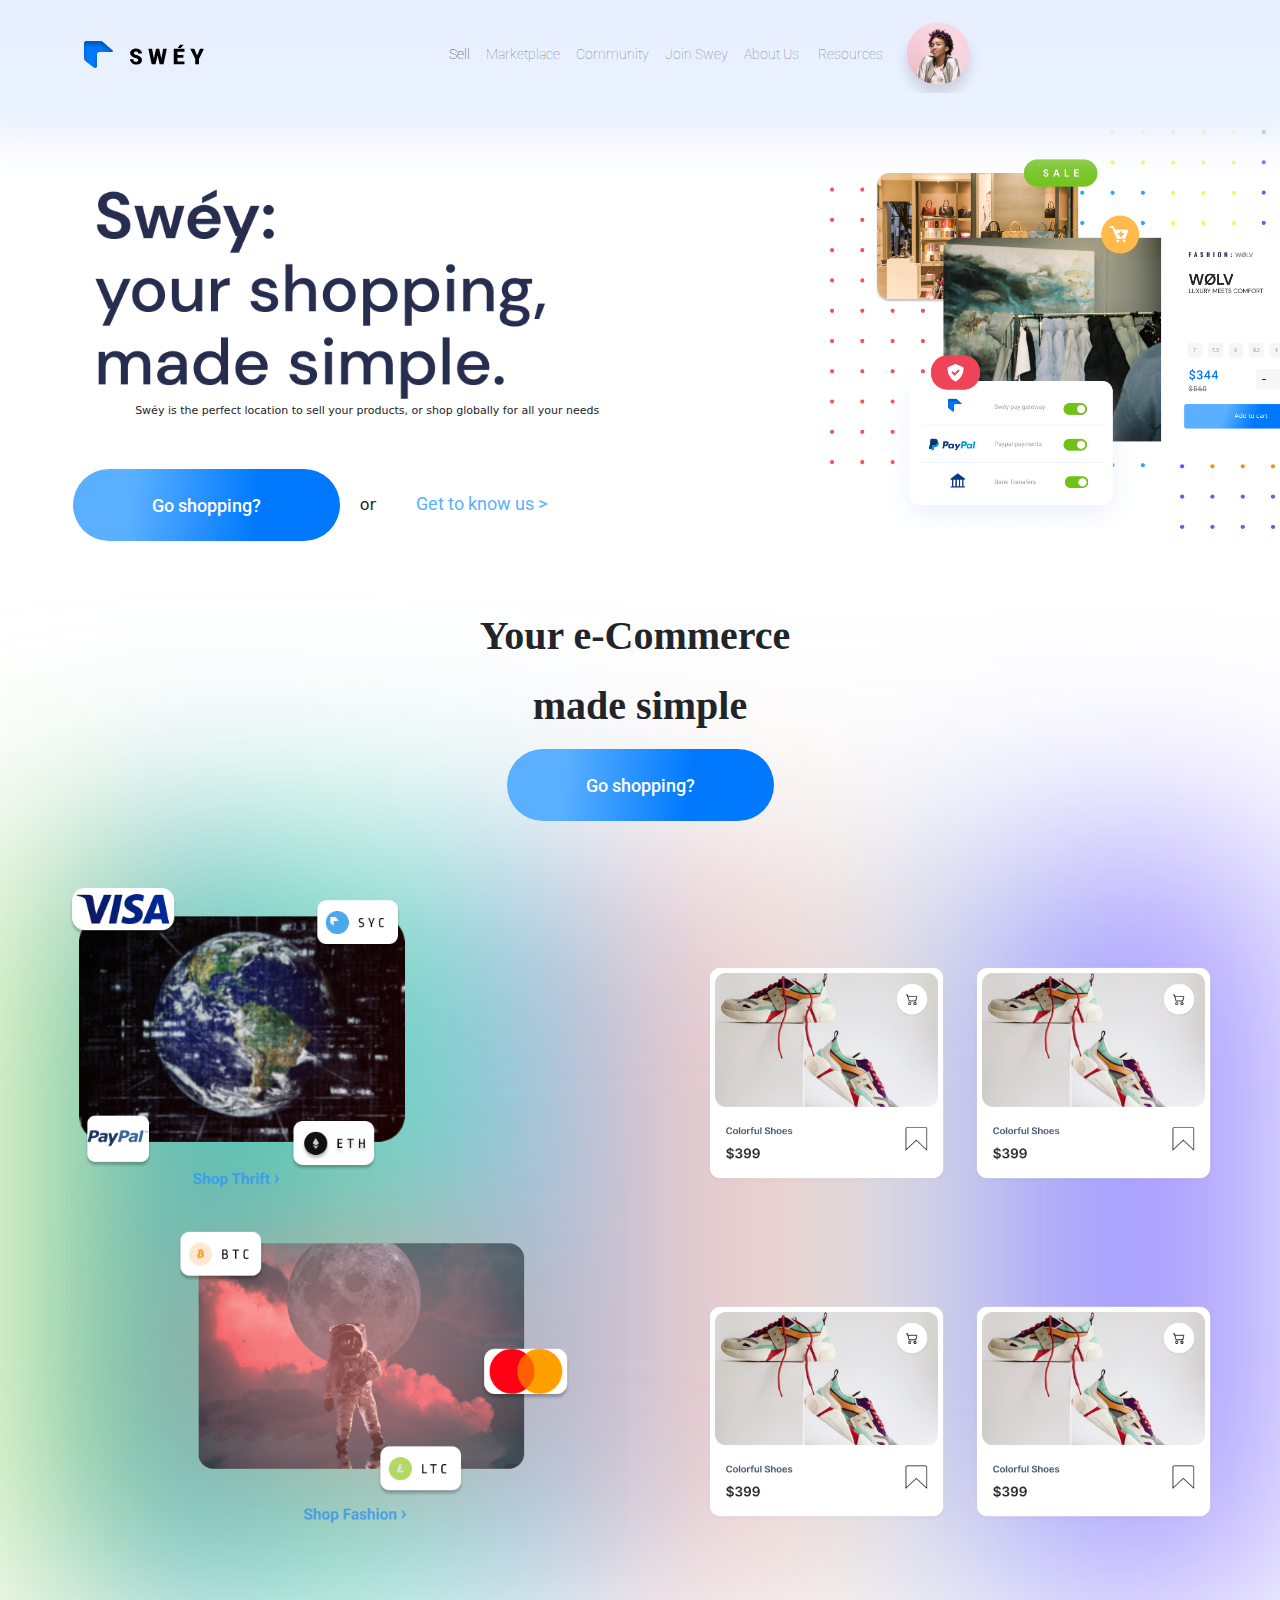
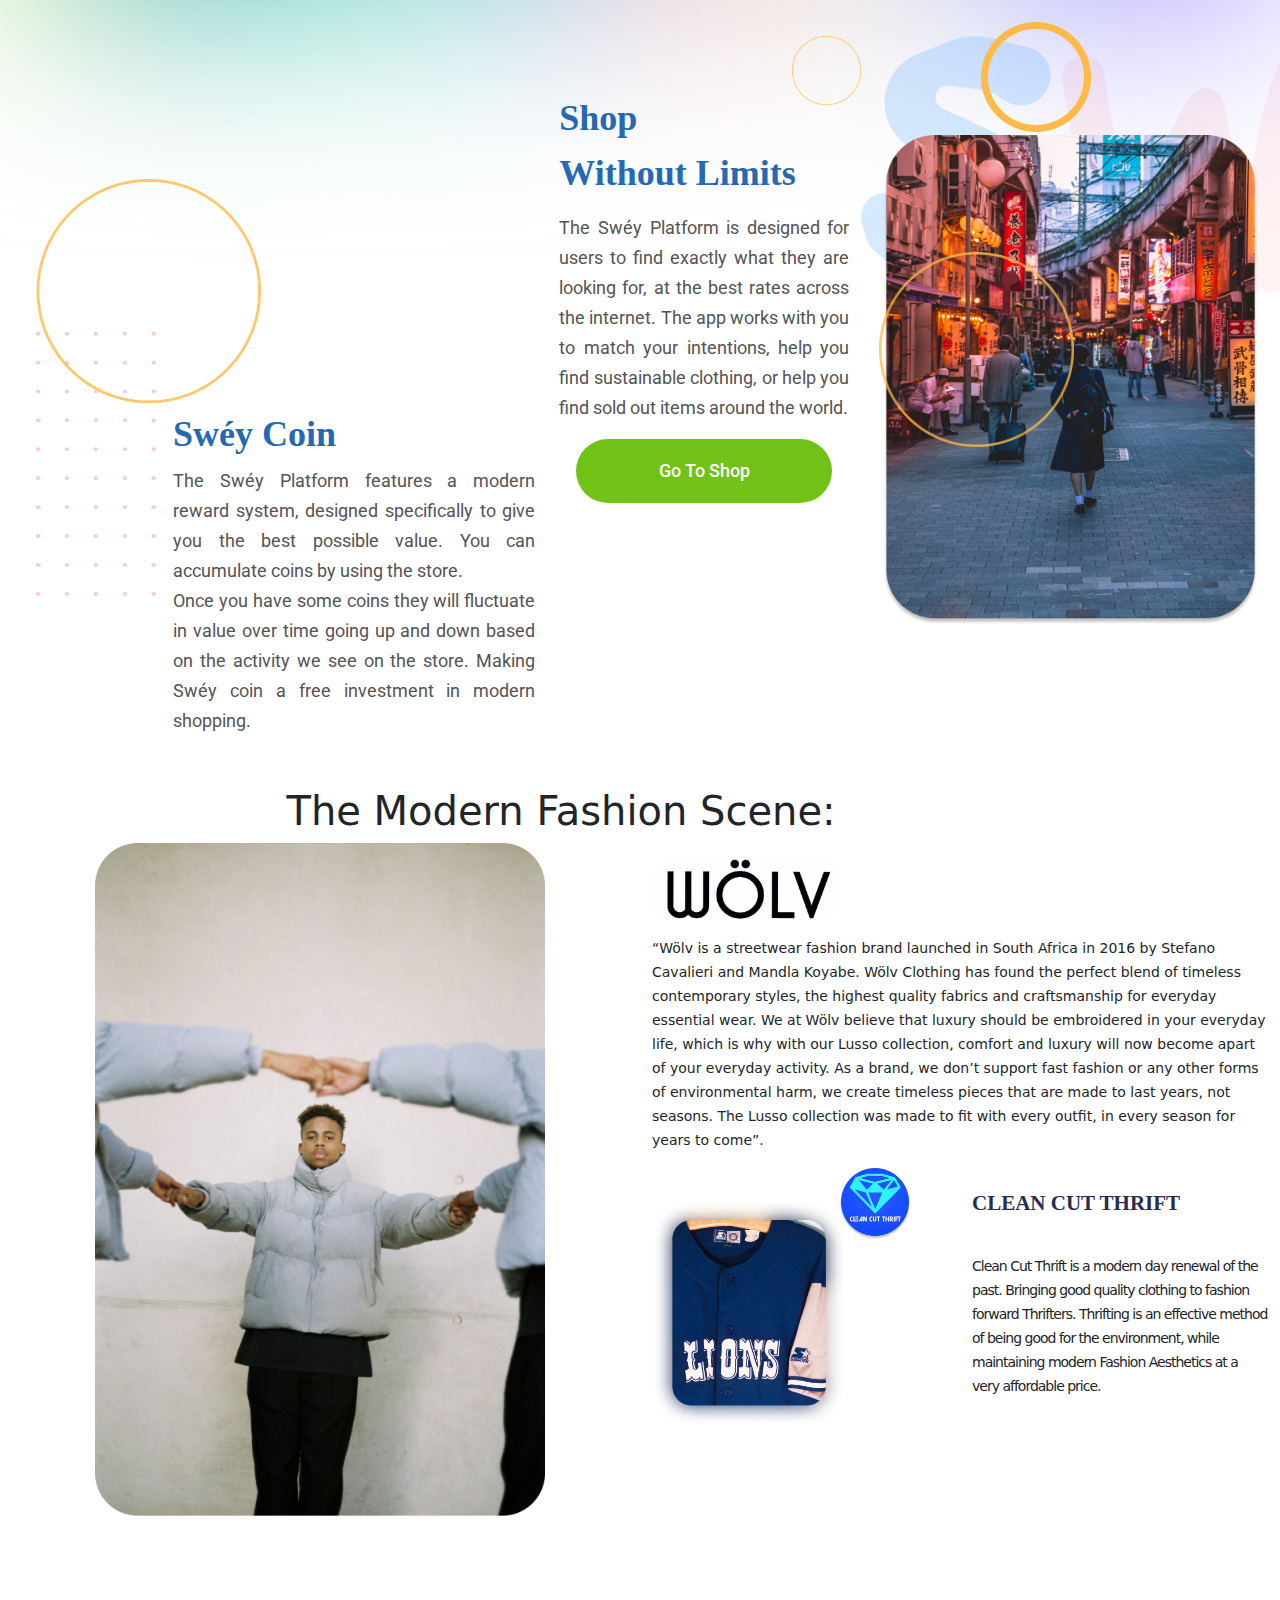
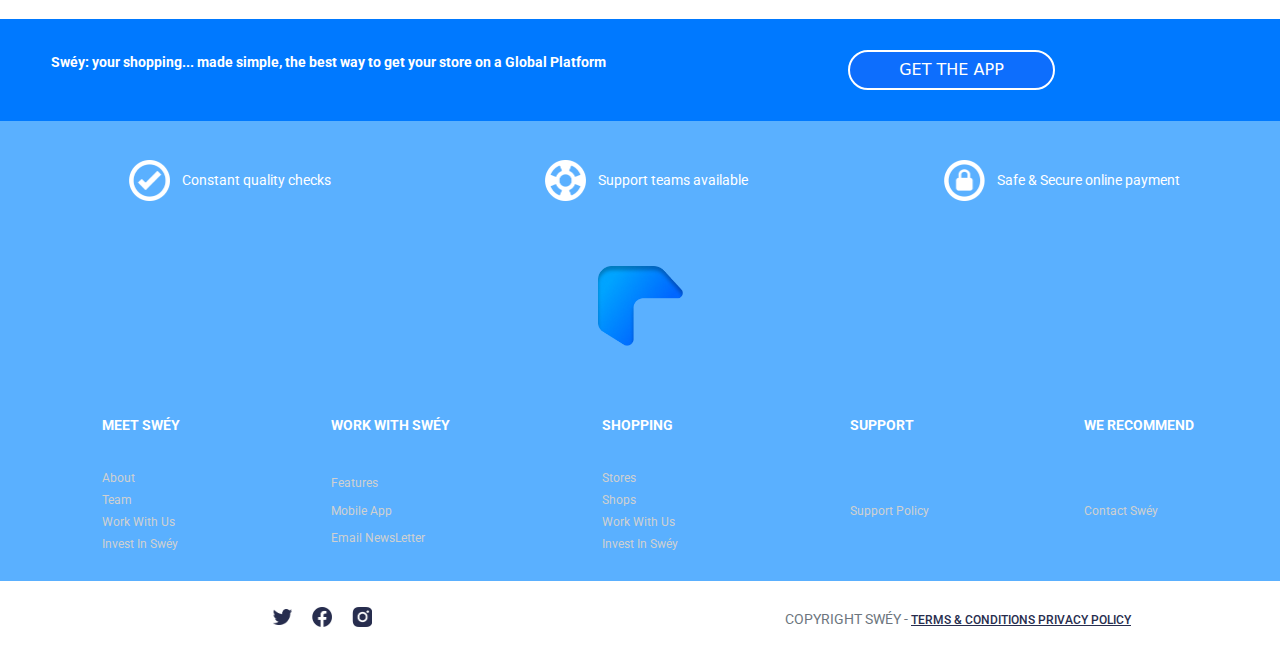
==== commit f104b1ce: "mainpage resposive on mobile" ====
--- a/index.html
+++ b/index.html
@@ -73,17 +73,17 @@
     </div>
     <div class="container-fluid" style="/*background: linear-gradient(90deg, #a49dfe 0%, rgb(194,211,239) 36%, rgb(230,243,225) 55%, rgb(223,244,224) 71%, #f2e6df 90%);*//*background-color: #4158D0;*//*background-image: -webkit-linear-gradient(315deg, #4158D0 0%, #C850C0 57%, #FFCC70 91%);*//*background-image: -moz-linear-gradient(315deg, #4158D0 0%, #C850C0 57%, #FFCC70 91%);*//*background-image: -o-linear-gradient(315deg, #4158D0 0%, #C850C0 57%, #FFCC70 91%);*//*background-image: linear-gradient(315deg, #4158D0 0%, #C850C0 57%, #FFCC70 91%);*/position: relative;">
         <div class="row" style="padding-bottom: 35px;padding-top: 35px;padding-left: 24px;">
-            <div class="col col-5" style="position: relative;">
+            <div class="col col-12 col-sm-12 col-md-5" style="position: relative;">
                 <h1 style="font-family: 'DM Sans';font-style: normal;font-weight: 700;font-size: 36px;line-height: 47px;color: #2568B4;padding-top: 375px;margin-left: 137px;text-align: left;">Swéy Coin</h1>
                 <p style="font-family: 'Roboto';font-style: normal;font-weight: 400;font-size: 18px;text-align: justify;color: #545454;line-height: 30px;margin-left: 137px;">The Swéy Platform features a modern reward system, designed specifically to give you the best possible value. You can accumulate coins by using the store. <br>Once you have some coins they will fluctuate in value over time going up and down based on the activity we see on the store. Making Swéy coin a free investment in modern shopping.</p><img src="assets/img/clipboard-image-29.png" style="/*padding: 10px;*//*padding-top: 66px;*/position: absolute;width: 225px;z-index: -100;/*right: 0;*/top: 143px;">
             </div>
-            <div class="col col-3" style="padding-bottom: 56px;background: url(&quot;assets/img/clipboard-image-17.png&quot;) top right / 69px no-repeat;">
+            <div class="col col-12 col-sm-12 col-md-3" style="padding-bottom: 56px;background: url(&quot;assets/img/clipboard-image-17.png&quot;) top right / 69px no-repeat;">
                 <h1 style="font-family: 'DM Sans';font-style: normal;font-weight: 700;font-size: 36px;line-height: 47px;color: #2568B4;padding-top: 59px;">Shop</h1>
                 <p style="font-family: 'DM Sans';font-style: normal;font-weight: 700;font-size: 36px;line-height: 47px;color: #2568B4;"><strong>Without Limits</strong><br></p>
                 <p style="font-family: 'Roboto';font-style: normal;font-weight: 400;font-size: 18px;text-align: justify;color: #545454;line-height: 30px;">The Swéy Platform is designed for users to find exactly what they are looking for, at the best rates across the internet. The app works with you to match your intentions, help you find sustainable clothing, or help you find sold out items around the world.</p>
                 <div class="text-center col-12"><button class="btn btn-primary" type="button" style="height: 64px;width: 256px;/*left: 152px;*/top: 351px;border-radius: 60px;font-family: Roboto;font-size: 18px;font-weight: 500;line-height: 21px;letter-spacing: 0em;text-align: center;background: background: #70C217;background: #70C217;border: none;">Go To Shop</button></div>
             </div>
-            <div class="col col-4" style="background: url(&quot;assets/img/clipboard-image-30.png&quot;) no-repeat;background-size: contain;position: relative;"><img class="imageres" src="assets/img/clipboard-image-15.png" style="padding: 10px;padding-top: 99px;"><img src="assets/img/clipboard-image-17.png" style="/*padding: 10px;*//*padding-top: 66px;*/position: absolute;width: 256px;/*z-index: -100;*/right: 90px;top: 216px;left: 35px;"><img src="assets/img/clipboard-image-32.png" style="/*padding: 10px;*//*padding-top: 66px;*/position: absolute;width: 110px;/*z-index: -100;*/right: 90px;top: -14px;left: 240px;"></div>
+            <div class="col-md-2 col-12 col-sm-12 col-md-4" style="background: url(&quot;assets/img/clipboard-image-30.png&quot;) no-repeat;background-size: contain;position: relative;"><img class="imageres" src="assets/img/clipboard-image-15.png" style="padding: 10px;padding-top: 99px;"><img src="assets/img/clipboard-image-17.png" style="/*padding: 10px;*//*padding-top: 66px;*/position: absolute;width: 195px;/*z-index: -100;*/right: 90px;top: 216px;left: 18px;"><img src="assets/img/clipboard-image-32.png" style="/*padding: 10px;*//*padding-top: 66px;*/position: absolute;width: 110px;/*z-index: -100;*/right: 90px;top: -14px;left: 120px;"></div>
         </div>
     </div>
     <div class="container-fluid" style="/*background: linear-gradient(90deg, #a49dfe 0%, rgb(194,211,239) 36%, rgb(230,243,225) 55%, rgb(223,244,224) 71%, #f2e6df 90%);*//*background-color: #4158D0;*//*background-image: -webkit-linear-gradient(315deg, #4158D0 0%, #C850C0 57%, #FFCC70 91%);*//*background-image: -moz-linear-gradient(315deg, #4158D0 0%, #C850C0 57%, #FFCC70 91%);*//*background-image: -o-linear-gradient(315deg, #4158D0 0%, #C850C0 57%, #FFCC70 91%);*//*background-image: linear-gradient(315deg, #4158D0 0%, #C850C0 57%, #FFCC70 91%);*/padding-bottom: 77px;">
